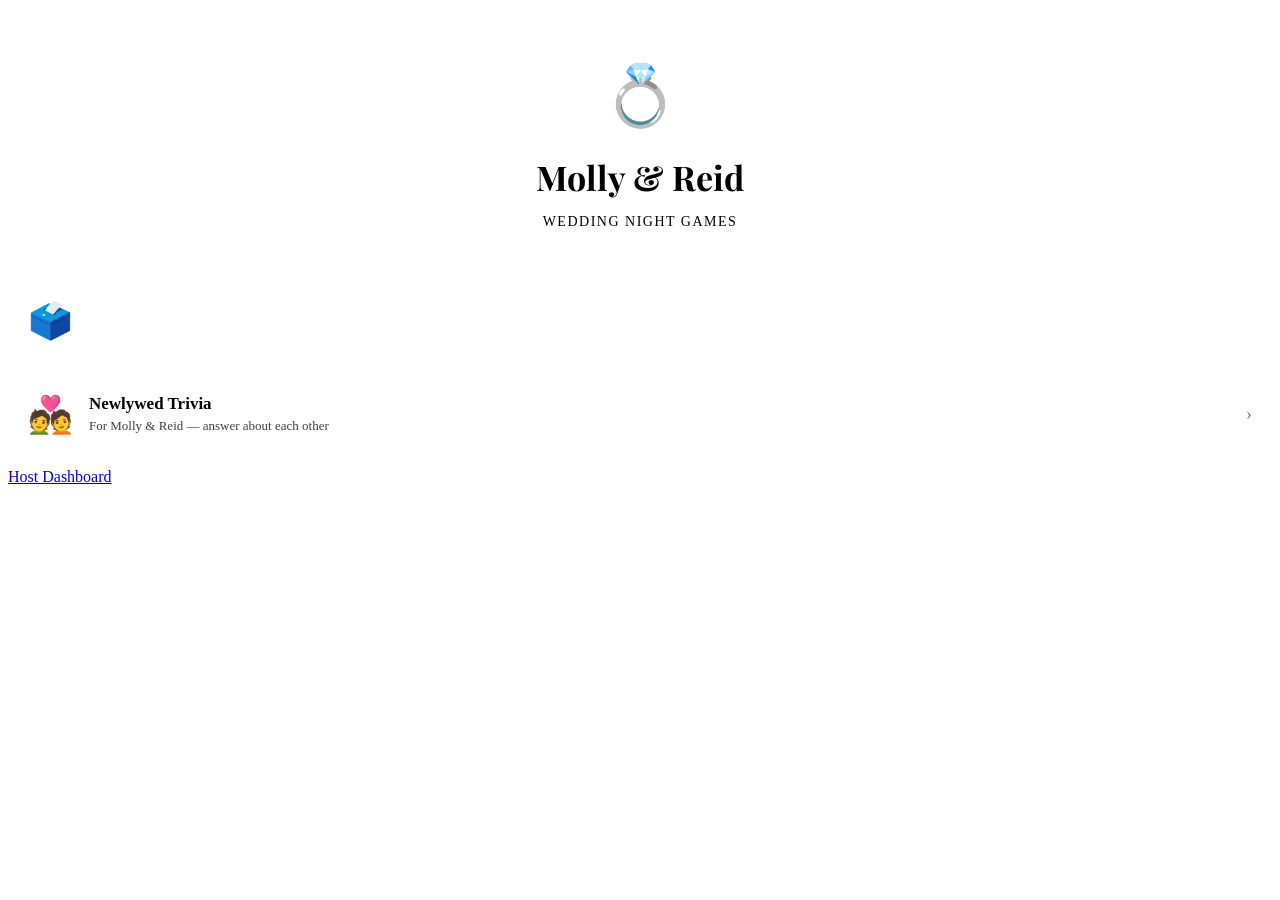
==== index.html @ 23f03052 "Add wedding game app: index, selection, trivia" ====
<!DOCTYPE html>
<html lang="en">
<head>
  <meta charset="UTF-8">
  <meta name="viewport" content="width=device-width, initial-scale=1.0">
  <title>Molly & Reid's Wedding Games</title>
  <link rel="preconnect" href="https://fonts.googleapis.com">
  <link href="https://fonts.googleapis.com/css2?family=Playfair+Display:wght@400;700&family=Lato:wght@400;700&display=swap" rel="stylesheet">
  <link rel="stylesheet" href="style.css">
  <style>
    .hero {
      text-align: center;
      padding: 52px 0 36px;
    }
    .hero .icon { font-size: 60px; display: block; margin-bottom: 14px; }
    .hero h1 {
      font-family: 'Playfair Display', Georgia, serif;
      font-size: 34px;
      margin-bottom: 6px;
    }
    .hero .tagline {
      font-size: 14px;
      color: var(--text-light);
      text-transform: uppercase;
      letter-spacing: 1.5px;
    }
    .game-card {
      display: flex;
      align-items: center;
      gap: 16px;
      padding: 20px;
      background: white;
      border: 2px solid var(--border);
      border-radius: var(--radius);
      text-decoration: none;
      color: var(--text);
      margin-bottom: 12px;
      box-shadow: var(--shadow);
      transition: transform 0.1s, box-shadow 0.1s;
    }
    .game-card:active { transform: scale(0.98); }
    .game-card.primary {
      background: var(--gold);
      border-color: var(--gold);
      color: white;
    }
    .game-card .card-icon { font-size: 36px; flex-shrink: 0; }
    .game-card .card-text { text-align: left; }
    .game-card .card-title {
      font-size: 17px;
      font-weight: 700;
      margin-bottom: 3px;
    }
    .game-card .card-desc {
      font-size: 13px;
      opacity: 0.75;
      line-height: 1.4;
    }
    .chevron {
      margin-left: auto;
      font-size: 18px;
      opacity: 0.5;
      flex-shrink: 0;
    }
  </style>
</head>
<body>
  <div class="container">
    <div class="hero">
      <span class="icon">💍</span>
      <h1>Molly & Reid</h1>
      <p class="tagline">Wedding Night Games</p>
    </div>

    <a href="selection.html" class="game-card primary">
      <span class="card-icon">🗳️</span>
      <div class="card-text">
        <div class="card-title">Most Likely To…</div>
        <div class="card-desc">Everyone votes — Molly or Reid?</div>
      </div>
      <span class="chevron">›</span>
    </a>

    <a href="trivia.html" class="game-card">
      <span class="card-icon">💑</span>
      <div class="card-text">
        <div class="card-title">Newlywed Trivia</div>
        <div class="card-desc">For Molly & Reid — answer about each other</div>
      </div>
      <span class="chevron">›</span>
    </a>

    <a href="dashboard.html" class="host-link">Host Dashboard</a>
  </div>
</body>
</html>
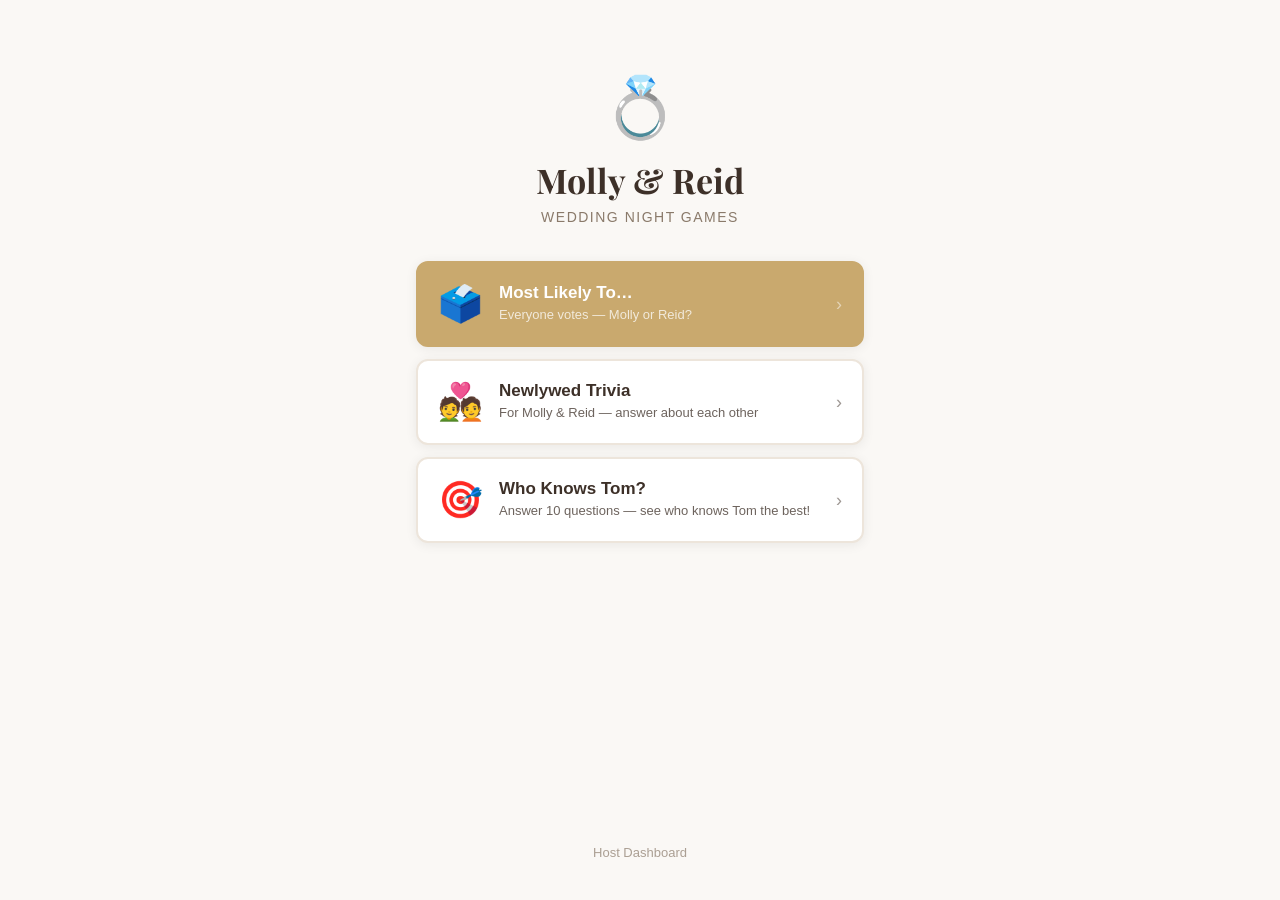
==== commit acec74df: "Add "Who Knows Tom the Best?" game - tom.html: 10-question multiple-choice quiz; Tom logs in with a " ====
--- a/index.html
+++ b/index.html
@@ -90,6 +90,15 @@
       <span class="chevron">›</span>
     </a>
 
+    <a href="tom.html" class="game-card">
+      <span class="card-icon">🎯</span>
+      <div class="card-text">
+        <div class="card-title">Who Knows Tom?</div>
+        <div class="card-desc">Answer 10 questions — see who knows Tom the best!</div>
+      </div>
+      <span class="chevron">›</span>
+    </a>
+
     <a href="dashboard.html" class="host-link">Host Dashboard</a>
   </div>
 </body>
--- a/style.css
+++ b/style.css
@@ -0,0 +1,421 @@
+* {
+  margin: 0;
+  padding: 0;
+  box-sizing: border-box;
+}
+
+:root {
+  --gold: #c9a96e;
+  --gold-dark: #a8864d;
+  --molly: #c97a8d;
+  --molly-light: #f5e0e6;
+  --reid: #6b8cba;
+  --reid-light: #dce6f3;
+  --bg: #faf8f5;
+  --card: #ffffff;
+  --text: #3d3028;
+  --text-light: #8a7a6a;
+  --border: #ede5db;
+  --radius: 12px;
+  --shadow: 0 2px 12px rgba(0, 0, 0, 0.07);
+}
+
+body {
+  font-family: 'Lato', -apple-system, BlinkMacSystemFont, sans-serif;
+  background: var(--bg);
+  color: var(--text);
+  min-height: 100vh;
+}
+
+.container {
+  max-width: 480px;
+  margin: 0 auto;
+  padding: 20px 16px 40px;
+  min-height: 100vh;
+  display: flex;
+  flex-direction: column;
+}
+
+.page-header {
+  text-align: center;
+  margin-bottom: 28px;
+  padding-top: 12px;
+}
+
+.page-header .icon {
+  font-size: 48px;
+  margin-bottom: 10px;
+  display: block;
+}
+
+.page-header h1 {
+  font-family: 'Playfair Display', Georgia, serif;
+  font-size: 26px;
+  color: var(--text);
+  margin-bottom: 4px;
+}
+
+.page-header .subtitle {
+  color: var(--text-light);
+  font-size: 14px;
+  letter-spacing: 0.3px;
+}
+
+.card {
+  background: var(--card);
+  border-radius: var(--radius);
+  padding: 18px;
+  box-shadow: var(--shadow);
+  margin-bottom: 12px;
+  border: 1px solid var(--border);
+}
+
+.q-text {
+  font-weight: 700;
+  font-size: 15px;
+  display: flex;
+  align-items: flex-start;
+  gap: 10px;
+  margin-bottom: 12px;
+  line-height: 1.4;
+}
+
+.q-number {
+  display: inline-flex;
+  align-items: center;
+  justify-content: center;
+  background: var(--gold);
+  color: white;
+  border-radius: 50%;
+  width: 24px;
+  height: 24px;
+  font-size: 11px;
+  font-weight: 700;
+  flex-shrink: 0;
+  margin-top: 1px;
+}
+
+.vote-row {
+  display: flex;
+  gap: 8px;
+}
+
+.vote-btn {
+  flex: 1;
+  padding: 13px 8px;
+  border-radius: 8px;
+  border: 2px solid transparent;
+  cursor: pointer;
+  font-size: 14px;
+  font-weight: 700;
+  font-family: inherit;
+  transition: all 0.15s;
+  background: var(--bg);
+  color: var(--text-light);
+}
+
+.vote-btn.molly {
+  border-color: var(--molly-light);
+  color: var(--molly);
+}
+
+.vote-btn.molly.selected {
+  background: var(--molly);
+  border-color: var(--molly);
+  color: white;
+}
+
+.vote-btn.reid {
+  border-color: var(--reid-light);
+  color: var(--reid);
+}
+
+.vote-btn.reid.selected {
+  background: var(--reid);
+  border-color: var(--reid);
+  color: white;
+}
+
+label {
+  display: block;
+  font-size: 12px;
+  font-weight: 700;
+  color: var(--text-light);
+  text-transform: uppercase;
+  letter-spacing: 0.5px;
+  margin-bottom: 6px;
+}
+
+input[type="text"],
+input[type="password"] {
+  width: 100%;
+  padding: 13px 14px;
+  border: 2px solid var(--border);
+  border-radius: 8px;
+  font-size: 16px;
+  font-family: inherit;
+  color: var(--text);
+  background: white;
+  transition: border-color 0.2s;
+  -webkit-appearance: none;
+}
+
+input:focus {
+  outline: none;
+  border-color: var(--gold);
+}
+
+.form-group {
+  margin-bottom: 14px;
+}
+
+.submit-btn {
+  background: var(--gold);
+  color: white;
+  border: none;
+  border-radius: var(--radius);
+  padding: 15px;
+  font-size: 16px;
+  font-weight: 700;
+  font-family: inherit;
+  cursor: pointer;
+  width: 100%;
+  transition: background 0.2s;
+}
+
+.submit-btn:hover {
+  background: var(--gold-dark);
+}
+
+.submit-btn:disabled {
+  opacity: 0.5;
+  cursor: not-allowed;
+}
+
+.person-btn {
+  display: block;
+  width: 100%;
+  padding: 18px;
+  border-radius: var(--radius);
+  border: 2px solid var(--border);
+  background: white;
+  cursor: pointer;
+  font-size: 17px;
+  font-weight: 700;
+  font-family: inherit;
+  margin-bottom: 10px;
+  text-align: center;
+  transition: all 0.15s;
+  color: var(--text);
+}
+
+.person-btn.molly-btn:hover,
+.person-btn.molly-btn.selected {
+  border-color: var(--molly);
+  background: var(--molly-light);
+  color: var(--molly);
+}
+
+.person-btn.reid-btn:hover,
+.person-btn.reid-btn.selected {
+  border-color: var(--reid);
+  background: var(--reid-light);
+  color: var(--reid);
+}
+
+.section-title {
+  font-family: 'Playfair Display', Georgia, serif;
+  font-size: 17px;
+  color: var(--text);
+  margin: 20px 0 10px;
+  display: flex;
+  align-items: center;
+  gap: 10px;
+}
+
+.section-title::after {
+  content: '';
+  flex: 1;
+  height: 1px;
+  background: var(--border);
+}
+
+.screen {
+  display: none;
+  flex-direction: column;
+  flex: 1;
+}
+
+.screen.active {
+  display: flex;
+}
+
+.sticky-submit {
+  position: sticky;
+  bottom: 0;
+  background: linear-gradient(transparent, var(--bg) 20%);
+  padding: 20px 0 8px;
+  margin-top: 4px;
+}
+
+.answered-count {
+  text-align: center;
+  font-size: 13px;
+  color: var(--text-light);
+  margin-bottom: 14px;
+}
+
+.success-wrap {
+  flex: 1;
+  display: flex;
+  flex-direction: column;
+  align-items: center;
+  justify-content: center;
+  text-align: center;
+  padding: 40px 0;
+}
+
+.success-icon {
+  font-size: 72px;
+  margin-bottom: 20px;
+}
+
+.success-title {
+  font-family: 'Playfair Display', Georgia, serif;
+  font-size: 26px;
+  margin-bottom: 10px;
+}
+
+.success-text {
+  color: var(--text-light);
+  font-size: 15px;
+  line-height: 1.6;
+  max-width: 280px;
+}
+
+.error {
+  color: #c0392b;
+  font-size: 13px;
+  margin-top: 8px;
+  text-align: center;
+  min-height: 18px;
+}
+
+.back-link {
+  display: inline-flex;
+  align-items: center;
+  gap: 4px;
+  color: var(--text-light);
+  font-size: 14px;
+  text-decoration: none;
+  margin-bottom: 4px;
+}
+
+.host-link {
+  display: block;
+  text-align: center;
+  color: var(--text-light);
+  font-size: 13px;
+  text-decoration: none;
+  margin-top: auto;
+  padding-top: 28px;
+  opacity: 0.7;
+}
+
+.tab-bar {
+  display: flex;
+  gap: 8px;
+  margin-bottom: 18px;
+}
+
+.tab {
+  flex: 1;
+  padding: 10px;
+  border-radius: 8px;
+  border: 2px solid var(--border);
+  background: white;
+  cursor: pointer;
+  font-size: 14px;
+  font-weight: 700;
+  font-family: inherit;
+  text-align: center;
+  color: var(--text-light);
+  transition: all 0.15s;
+}
+
+.tab.active {
+  background: var(--gold);
+  border-color: var(--gold);
+  color: white;
+}
+
+.vote-bar-track {
+  height: 10px;
+  background: var(--reid-light);
+  border-radius: 5px;
+  overflow: hidden;
+  margin: 6px 0;
+}
+
+.vote-bar-fill {
+  height: 100%;
+  background: var(--molly);
+  border-radius: 5px;
+  transition: width 0.5s;
+}
+
+.vote-bar-labels {
+  display: flex;
+  justify-content: space-between;
+  font-size: 13px;
+  font-weight: 700;
+}
+
+.voters-list {
+  font-size: 12px;
+  color: var(--text-light);
+  margin-top: 6px;
+  line-height: 1.5;
+}
+
+.trivia-row {
+  display: flex;
+  gap: 8px;
+  margin-top: 8px;
+}
+
+.trivia-cell {
+  flex: 1;
+  padding: 10px;
+  border-radius: 8px;
+  font-size: 13px;
+  line-height: 1.4;
+}
+
+.trivia-cell.molly-cell {
+  background: var(--molly-light);
+}
+
+.trivia-cell.reid-cell {
+  background: var(--reid-light);
+}
+
+.cell-label {
+  font-size: 10px;
+  font-weight: 700;
+  text-transform: uppercase;
+  letter-spacing: 0.4px;
+  opacity: 0.65;
+  margin-bottom: 3px;
+}
+
+.match-badge {
+  text-align: center;
+  font-size: 13px;
+  margin-top: 7px;
+}
+
+.card.unanswered {
+  border-color: #e8a0a0;
+  background: #fff9f9;
+}
